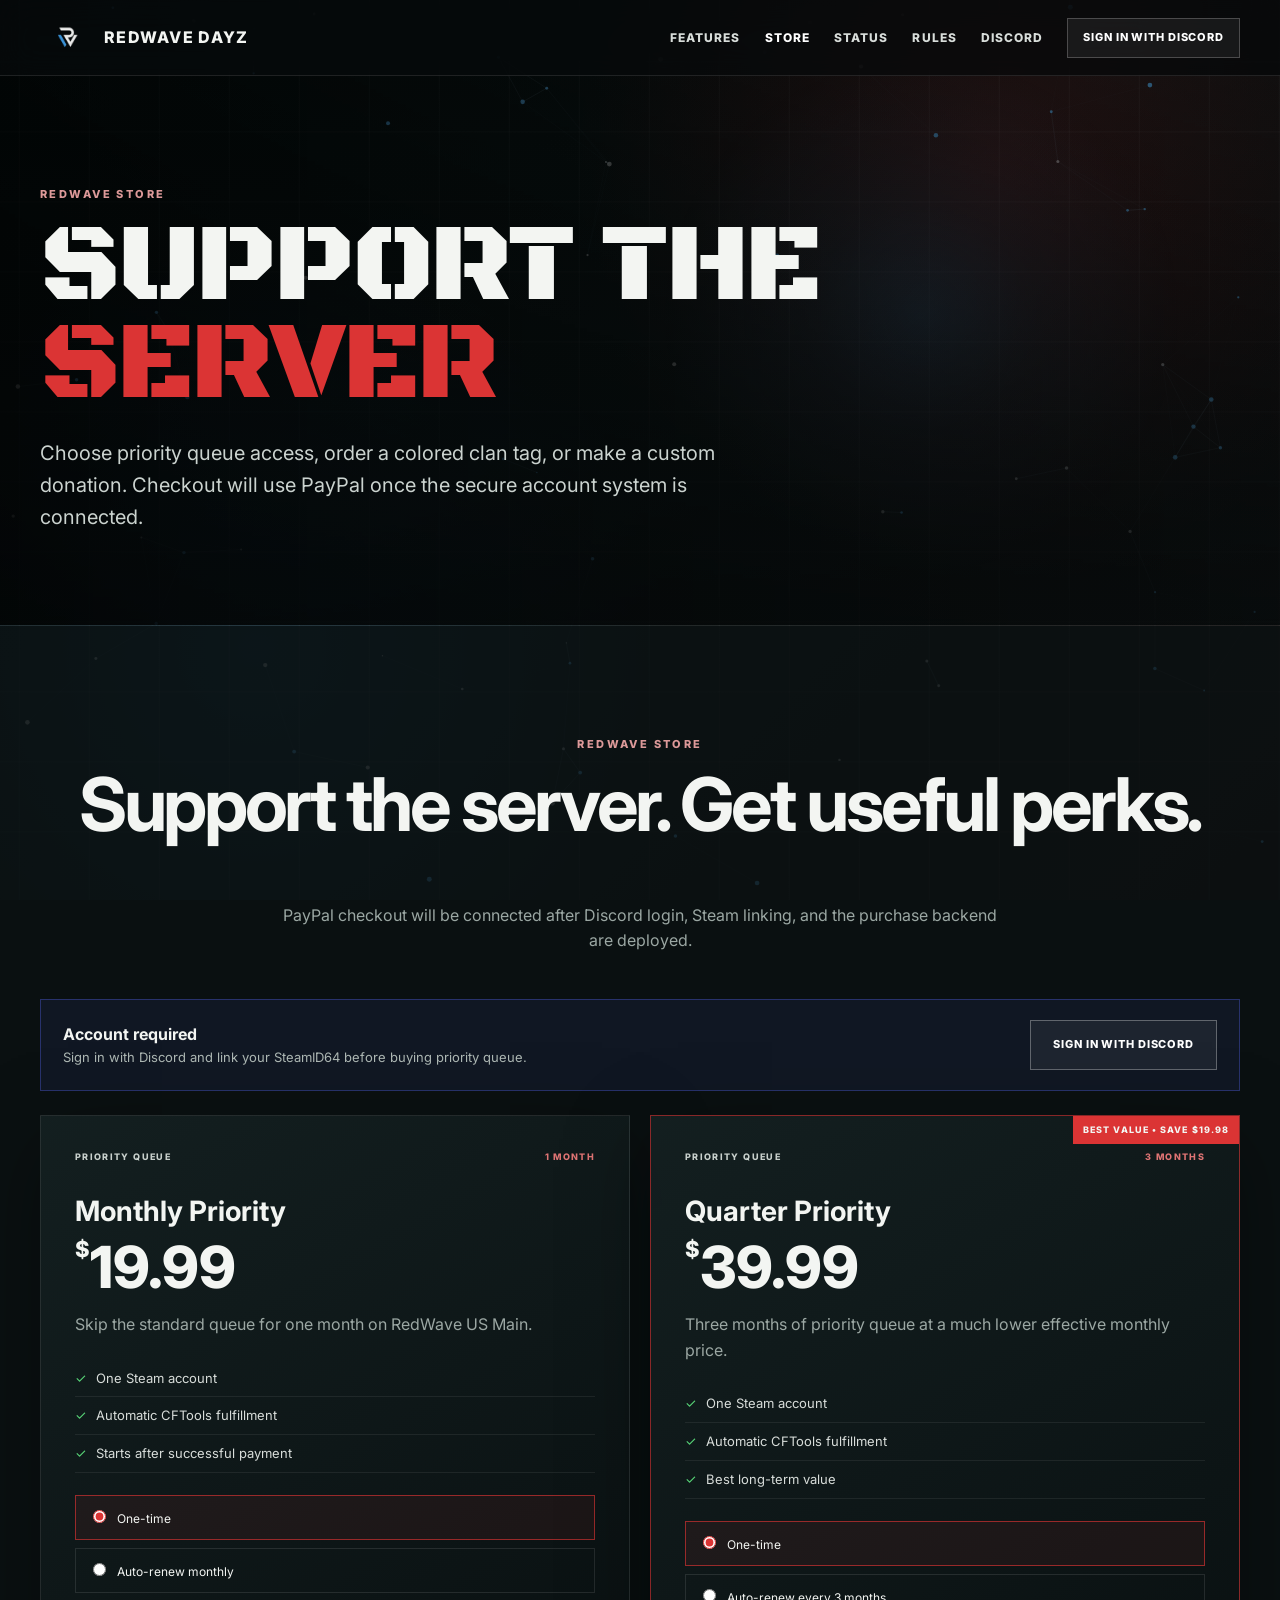
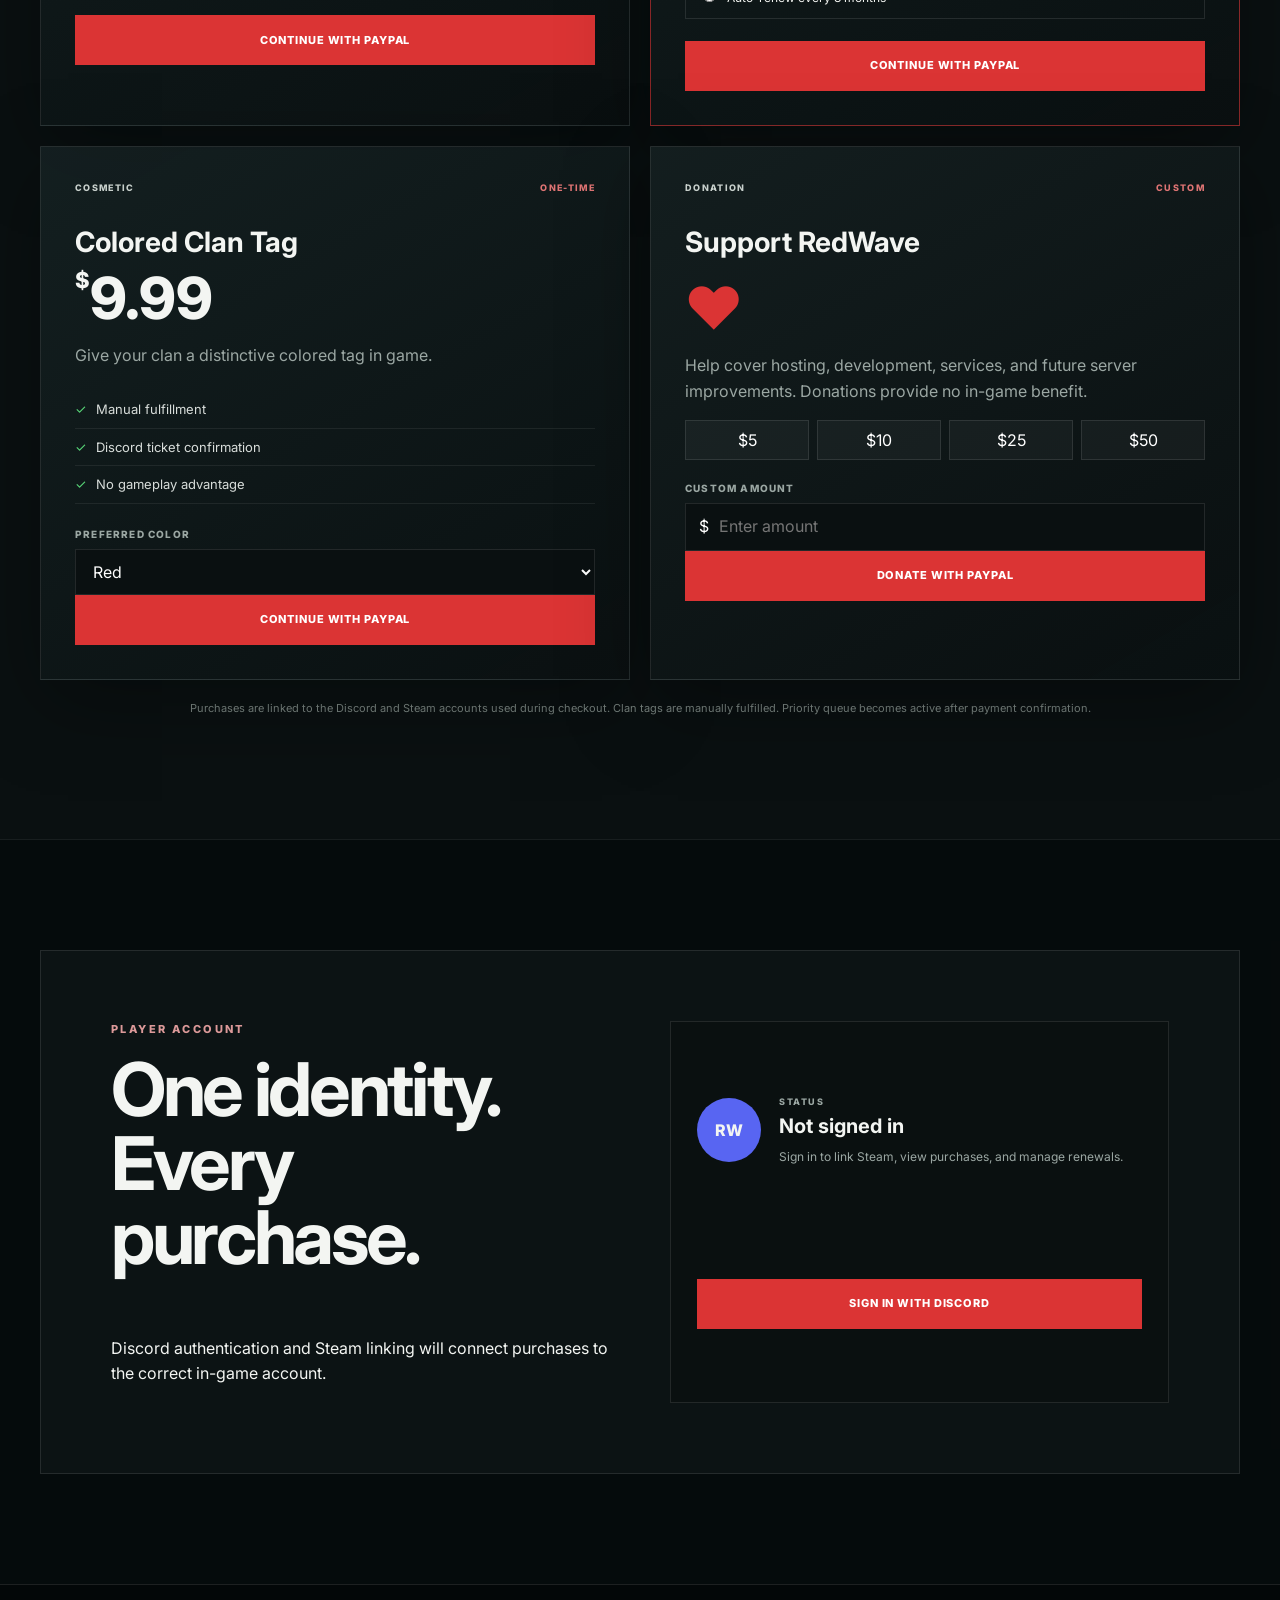
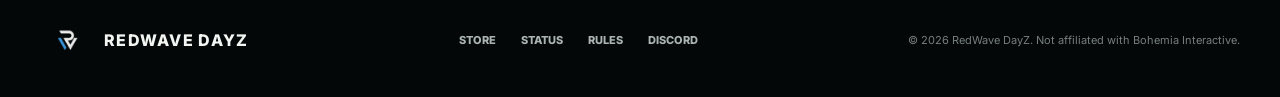
==== store.html @ f03bcddb "Create store.html" ====
<!DOCTYPE html>
<html lang="en">
<head>
  <meta charset="UTF-8">
  <meta name="viewport" content="width=device-width, initial-scale=1.0">
  <meta name="description" content="RedWave DayZ store for priority queue, colored clan tags, and server donations.">
  <title>RedWave Store | Priority Queue & Clan Tags</title>
  <link rel="preconnect" href="https://fonts.googleapis.com">
  <link rel="preconnect" href="https://fonts.gstatic.com" crossorigin>
  <link href="https://fonts.googleapis.com/css2?family=Black+Ops+One&family=Inter:wght@400;500;600;700;800&display=swap" rel="stylesheet">
  <link rel="stylesheet" href="styles.css?v=6">
</head>
<body class="store-page">
  <canvas id="interactiveBackground" aria-hidden="true"></canvas>
  <header class="site-header">
    <a class="brand" href="index.html" aria-label="RedWave home">
      <img class="brand-logo" src="redwave-logo.png" alt="RedWave logo">
      <span>REDWAVE DAYZ</span>
    </a>
    <button class="menu-button" id="menuButton" aria-label="Open menu" aria-expanded="false"><span></span><span></span><span></span></button>
    <nav id="mainNav" aria-label="Main navigation">
      <a href="index.html#features">Features</a>
      <a href="store.html" aria-current="page">Store</a>
      <a href="index.html#status">Status</a>
      <a href="index.html#rules">Rules</a>
      <a href="https://discord.gg/wgDtSu8fn2" target="_blank" rel="noopener">Discord</a>
      <button class="nav-login" id="discordLoginButton" type="button">Sign in with Discord</button>
    </nav>
  </header>
  <main class="store-page-main">
    <section class="store-hero">
      <div class="store-hero-content">
        <p class="eyebrow">REDWAVE STORE</p>
        <h1>SUPPORT THE<br><span>SERVER</span></h1>
        <p>Choose priority queue access, order a colored clan tag, or make a custom donation. Checkout will use PayPal once the secure account system is connected.</p>
      </div>
    </section>
    <section class="section store-section" id="store">
<div class="section-heading centered">
<p class="eyebrow">REDWAVE STORE</p>
<h2>Support the server. Get useful perks.</h2>
<p>PayPal checkout will be connected after Discord login, Steam linking, and the purchase backend are deployed.</p>
</div>
<div class="store-notice">
<div><strong>Account required</strong><span>Sign in with Discord and link your SteamID64 before buying priority queue.</span></div>
<button class="secondary-button" id="storeLoginButton" type="button">Sign in with Discord</button>
</div>
<div class="product-grid">
<article class="product-card">
<div class="product-top"><span class="product-type">PRIORITY QUEUE</span><span class="product-duration">1 MONTH</span></div>
<h3>Monthly Priority</h3>
<div class="price"><span>$</span>19.99</div>
<p>Skip the standard queue for one month on RedWave US Main.</p>
<ul><li>One Steam account</li><li>Automatic CFTools fulfillment</li><li>Starts after successful payment</li></ul>
<div class="purchase-choice" data-product="priority-1-month">
<label><input checked="" name="priority1" type="radio" value="one_time"/> One-time</label>
<label><input name="priority1" type="radio" value="recurring"/> Auto-renew monthly</label>
</div>
<button class="primary-button wide purchase-button" data-product="priority-1-month">Continue with PayPal</button>
</article>
<article class="product-card featured-product">
<span class="best-value">BEST VALUE • SAVE $19.98</span>
<div class="product-top"><span class="product-type">PRIORITY QUEUE</span><span class="product-duration">3 MONTHS</span></div>
<h3>Quarter Priority</h3>
<div class="price"><span>$</span>39.99</div>
<p>Three months of priority queue at a much lower effective monthly price.</p>
<ul><li>One Steam account</li><li>Automatic CFTools fulfillment</li><li>Best long-term value</li></ul>
<div class="purchase-choice" data-product="priority-3-month">
<label><input checked="" name="priority3" type="radio" value="one_time"/> One-time</label>
<label><input name="priority3" type="radio" value="recurring"/> Auto-renew every 3 months</label>
</div>
<button class="primary-button wide purchase-button" data-product="priority-3-month">Continue with PayPal</button>
</article>
<article class="product-card">
<div class="product-top"><span class="product-type">COSMETIC</span><span class="product-duration">ONE-TIME</span></div>
<h3>Colored Clan Tag</h3>
<div class="price"><span>$</span>9.99</div>
<p>Give your clan a distinctive colored tag in game.</p>
<ul><li>Manual fulfillment</li><li>Discord ticket confirmation</li><li>No gameplay advantage</li></ul>
<label class="select-label" for="clanTagColor">Preferred color</label>
<select class="store-select" id="clanTagColor">
<option value="red">Red</option><option value="blue">Blue</option><option value="green">Green</option><option value="purple">Purple</option><option value="orange">Orange</option><option value="yellow">Yellow</option><option value="custom">Request another color</option>
</select>
<button class="primary-button wide purchase-button" data-product="clan-tag">Continue with PayPal</button>
</article>
<article class="product-card donation-card">
<div class="product-top"><span class="product-type">DONATION</span><span class="product-duration">CUSTOM</span></div>
<h3>Support RedWave</h3>
<div class="donation-symbol">♥</div>
<p>Help cover hosting, development, services, and future server improvements. Donations provide no in-game benefit.</p>
<div class="donation-presets">
<button data-donation="5" type="button">$5</button><button data-donation="10" type="button">$10</button><button data-donation="25" type="button">$25</button><button data-donation="50" type="button">$50</button>
</div>
<label class="select-label" for="donationAmount">Custom amount</label>
<div class="amount-input"><span>$</span><input id="donationAmount" min="1" placeholder="Enter amount" step="1" type="number"/></div>
<button class="primary-button wide" id="donateButton" type="button">Donate with PayPal</button>
</article>
</div>
<p class="store-footnote">Purchases are linked to the Discord and Steam accounts used during checkout. Clan tags are manually fulfilled. Priority queue becomes active after payment confirmation.</p>
</section>
    <section class="section account-section" id="account">
<div class="account-card">
<div><p class="eyebrow">PLAYER ACCOUNT</p><h2>One identity. Every purchase.</h2><p>Discord authentication and Steam linking will connect purchases to the correct in-game account.</p></div>
<div class="account-preview">
<div class="avatar-placeholder">RW</div>
<div><span class="account-label">STATUS</span><strong>Not signed in</strong><p>Sign in to link Steam, view purchases, and manage renewals.</p></div>
<button class="primary-button" id="accountLoginButton" type="button">Sign in with Discord</button>
</div>
</div>
</section>
  </main>
  <footer>
<div class="brand"><img alt="RedWave logo" class="brand-logo" src="redwave-logo.png"/><span>REDWAVE DAYZ</span></div>
<div class="footer-links"><a href="store.html">Store</a><a href="index.html#status">Status</a><a href="index.html#rules">Rules</a><a href="https://discord.gg/wgDtSu8fn2" rel="noopener" target="_blank">Discord</a></div>
<p>© <span id="year"></span> RedWave DayZ. Not affiliated with Bohemia Interactive.</p>
</footer>
  <div class="toast" id="toast" role="status">Server IP copied</div>
  <div aria-hidden="true" class="modal" id="comingSoonModal">
<div class="modal-backdrop" data-close-modal=""></div>
<div aria-labelledby="modalTitle" aria-modal="true" class="modal-card" role="dialog">
<button aria-label="Close" class="modal-close" data-close-modal="" type="button">×</button>
<p class="eyebrow">BACKEND REQUIRED</p>
<h2 id="modalTitle">Checkout is not connected yet.</h2>
<p id="modalMessage">This front-end is ready, but Discord OAuth, Steam linking, PayPal checkout, and CFTools fulfillment still need to be added to your Cloudflare Worker.</p>
<button class="primary-button wide" data-close-modal="" type="button">Close</button>
</div>
</div>
  <script src="script.js?v=6"></script>
</body>
</html>
---- styles.css ----
:root {
	--bg: #060a0b;
	--panel: #0d1415;
	--panel2: #121c1d;
	--text: #f3f5f2;
	--muted: #9ba7a3;
	--accent: #db3434;
	--accent2: #8b1e1e;
	--blue: #49a9e8;
	--green: #58d879;
	--line: rgba(255, 255, 255, .1);
	--max: 1200px;
	--radius: 8px;
	--shadow: 0 24px 80px rgba(0, 0, 0, .35)
}

* {
	box-sizing: border-box
}

html {
	scroll-behavior: smooth;
	min-height: 100%;
	background: #071010
}

body {
	margin: 0;
	color: var(--text);
	background: transparent;
	font-family: Inter, Arial, sans-serif;
	line-height: 1.6;
	overflow-x: hidden
}

a {
	color: inherit;
	text-decoration: none
}

button,
input,
select {
	font: inherit
}

.site-header {
	position: fixed !important;
	z-index: 50 !important;
	top: 0;
	left: 0;
	right: 0;
	height: 76px;
	display: flex;
	align-items: center;
	justify-content: space-between;
	padding: 0 max(24px, calc((100vw - var(--max))/2));
	background: rgba(5, 8, 9, .82);
	border-bottom: 1px solid var(--line);
	backdrop-filter: blur(16px)
}

.brand {
	display: flex;
	gap: 12px;
	align-items: center;
	font-weight: 800;
	letter-spacing: .08em
}

.brand-logo {
	width: 52px;
	height: 52px;
	object-fit: contain
}

.site-header nav {
	display: flex;
	align-items: center;
	gap: 24px
}

.site-header nav a {
	color: #d8ddda;
	font-size: 12px;
	font-weight: 800;
	text-transform: uppercase;
	letter-spacing: .09em
}

.site-header nav a:hover {
	color: #fff
}

.nav-login {
	min-height: 40px;
	padding: 0 15px;
	border: 1px solid rgba(255, 255, 255, .22);
	background: rgba(255, 255, 255, .06);
	color: #fff;
	font-size: 11px;
	font-weight: 800;
	text-transform: uppercase;
	letter-spacing: .08em;
	cursor: pointer
}

.nav-login:hover {
	background: #5865f2;
	border-color: #5865f2
}

.menu-button {
	display: none;
	width: 40px;
	height: 40px;
	border: 0;
	background: transparent
}

.menu-button span {
	display: block;
	width: 24px;
	height: 2px;
	margin: 5px auto;
	background: #fff
}

#interactiveBackground {
	position: fixed !important;
	inset: 0 !important;
	z-index: 1 !important;
	width: 100vw !important;
	height: 100vh !important;
	pointer-events: none !important;
	background: radial-gradient(circle at 78% 18%, rgba(190, 42, 42, .24), transparent 34%), radial-gradient(circle at 20% 72%, rgba(45, 145, 220, .18), transparent 34%), linear-gradient(135deg, #061010 0%, #0b1515 52%, #120909 100%) !important
}

.site-header,
main,
footer {
	position: relative;
	z-index: 3
}

.hero {
	position: relative;
	min-height: 100vh;
	display: grid;
	align-items: center;
	overflow: hidden;
	padding: 130px 24px 75px;
	background: rgba(3, 8, 8, .27)
}

.hero::before {
	content: "";
	position: absolute;
	inset: 0;
	opacity: .08;
	background-image: linear-gradient(rgba(255, 255, 255, .04) 1px, transparent 1px), linear-gradient(90deg, rgba(255, 255, 255, .04) 1px, transparent 1px);
	background-size: 54px 54px
}

.hero-overlay {
	position: absolute;
	inset: 0;
	background: linear-gradient(90deg, rgba(0, 0, 0, .68), rgba(0, 0, 0, .16) 65%, rgba(0, 0, 0, .38))
}

.hero-grid {
	position: absolute;
	right: -120px;
	top: 14%;
	width: 600px;
	height: 600px;
	border: 1px solid rgba(255, 255, 255, .08);
	transform: rotate(45deg)
}

.hero-grid:before,
.hero-grid:after {
	content: "";
	position: absolute;
	inset: 80px;
	border: 1px solid rgba(255, 255, 255, .07)
}

.hero-grid:after {
	inset: 165px
}

.hero-content {
	position: relative;
	z-index: 2;
	width: min(var(--max), 100%);
	margin: auto
}

.hero-badge {
	display: inline-flex;
	align-items: center;
	padding: 8px 12px;
	margin-bottom: 20px;
	border: 1px solid rgba(255, 255, 255, .12);
	background: rgba(0, 0, 0, .28);
	font-size: 11px;
	font-weight: 800;
	text-transform: uppercase;
	letter-spacing: .1em
}

.status-dot {
	display: inline-block;
	width: 9px;
	height: 9px;
	margin-right: 8px;
	border-radius: 50%;
	background: #d7a24b;
	box-shadow: 0 0 14px rgba(215, 162, 75, .8)
}

.eyebrow {
	margin: 0 0 14px;
	color: #dc9999;
	font-size: 11px;
	font-weight: 800;
	letter-spacing: .22em;
	text-transform: uppercase
}

h1,
h2,
h3,
p {
	margin-top: 0
}

h1 {
	max-width: 900px;
	margin-bottom: 22px;
	font-family: "Black Ops One", Impact, sans-serif;
	font-size: clamp(62px, 10vw, 132px);
	font-weight: 400;
	line-height: .84;
	letter-spacing: -.025em
}

h1 span {
	color: var(--accent)
}

h2 {
	font-size: clamp(38px, 6vw, 74px);
	line-height: 1;
	letter-spacing: -.045em
}

.hero-copy {
	max-width: 700px;
	color: #ccd2ce;
	font-size: clamp(17px, 2vw, 21px)
}

.hero-actions {
	display: flex;
	flex-wrap: wrap;
	gap: 12px;
	margin-top: 30px
}

.primary-button,
.secondary-button,
.ghost-button {
	min-height: 50px;
	display: inline-flex;
	align-items: center;
	justify-content: center;
	padding: 0 22px;
	border: 1px solid transparent;
	cursor: pointer;
	font-weight: 800;
	text-transform: uppercase;
	letter-spacing: .08em;
	font-size: 11px
}

.primary-button {
	color: #fff;
	background: var(--accent)
}

.primary-button:hover {
	background: #ed4545
}

.secondary-button {
	color: #fff;
	background: rgba(255, 255, 255, .055);
	border-color: rgba(255, 255, 255, .3)
}

.secondary-button:hover {
	background: rgba(255, 255, 255, .11)
}

.ghost-button {
	color: #cbd3cf;
	border-color: transparent
}

.ghost-button:hover {
	color: #fff
}

.wide {
	width: 100%
}

.server-strip {
	width: min(940px, 100%);
	display: grid;
	grid-template-columns: repeat(4, 1fr);
	margin-top: 70px;
	border-top: 1px solid var(--line);
	border-bottom: 1px solid var(--line)
}

.server-strip div {
	padding: 18px 20px;
	border-right: 1px solid var(--line)
}

.server-strip div:first-child {
	padding-left: 0
}

.server-strip div:last-child {
	border-right: 0
}

.server-strip span,
.status-details span,
.account-label {
	display: block;
	color: var(--muted);
	font-size: 9px;
	font-weight: 800;
	letter-spacing: .17em;
	text-transform: uppercase
}

.server-strip strong {
	display: block;
	margin-top: 3px;
	font-size: 14px
}

.scroll-cue {
	position: absolute;
	right: 30px;
	bottom: 34px;
	z-index: 2;
	color: #afb7b3;
	font-size: 10px;
	letter-spacing: .25em;
	writing-mode: vertical-rl
}

.section {
	padding: 110px 24px
}

.section>* {
	width: min(var(--max), 100%);
	margin-left: auto;
	margin-right: auto
}

.centered {
	text-align: center
}

.centered>p:last-child {
	max-width: 720px;
	margin-inline: auto;
	color: var(--muted)
}

.intro-section {
	background: rgba(8, 14, 15, .72);
	backdrop-filter: blur(6px);
	border-block: 1px solid rgba(255, 255, 255, .06)
}

.intro-grid {
	display: grid;
	grid-template-columns: 1fr 1fr;
	gap: 80px;
	align-items: end
}

.lead {
	margin-bottom: 0;
	color: #d9dfdc;
	font-size: clamp(19px, 2.6vw, 28px);
	line-height: 1.42
}

.quick-stats {
	display: grid;
	grid-template-columns: repeat(4, 1fr);
	margin-top: 55px;
	border: 1px solid var(--line)
}

.quick-stats article {
	padding: 30px;
	border-right: 1px solid var(--line);
	background: rgba(255, 255, 255, .025)
}

.quick-stats article:last-child {
	border-right: 0
}

.quick-stats strong {
	display: block;
	color: #e65353;
	font-size: 36px;
	line-height: 1
}

.quick-stats span {
	color: var(--muted);
	font-size: 12px
}

.dark-section {
	background: rgba(7, 12, 13, .72)
}

.feature-grid {
	display: grid;
	grid-template-columns: repeat(3, 1fr);
	margin-top: 55px;
	border-top: 1px solid var(--line);
	border-left: 1px solid var(--line)
}

.feature-card {
	min-height: 285px;
	padding: 34px;
	border-right: 1px solid var(--line);
	border-bottom: 1px solid var(--line);
	background: linear-gradient(145deg, rgba(255, 255, 255, .03), transparent);
	transition: .25s ease
}

.feature-card:hover {
	transform: translateY(-3px);
	background: #121a1b
}

.feature-icon {
	display: grid;
	place-items: center;
	width: 42px;
	height: 42px;
	border: 1px solid rgba(219, 52, 52, .5);
	color: #ff5c5c;
	font-family: "Black Ops One"
}

.feature-card h3 {
	margin: 52px 0 10px;
	font-size: 21px
}

.feature-card p {
	color: var(--muted)
}

.store-section {
	background: rgba(12, 18, 19, .82);
	border-block: 1px solid rgba(255, 255, 255, .06)
}

.store-notice {
	display: flex;
	align-items: center;
	justify-content: space-between;
	gap: 20px;
	margin-top: 45px;
	padding: 20px 22px;
	border: 1px solid rgba(88, 101, 242, .35);
	background: rgba(88, 101, 242, .08)
}

.store-notice strong,
.store-notice span {
	display: block
}

.store-notice span {
	color: #aeb8b4;
	font-size: 13px
}

.product-grid {
	display: grid;
	grid-template-columns: repeat(2, 1fr);
	gap: 20px;
	margin-top: 24px
}

.product-card {
	position: relative;
	padding: 34px;
	border: 1px solid var(--line);
	background: linear-gradient(150deg, rgba(20, 31, 32, .96), rgba(10, 16, 17, .94));
	box-shadow: var(--shadow)
}

.product-card.featured-product {
	border-color: rgba(219, 52, 52, .6)
}

.best-value {
	position: absolute;
	top: 0;
	right: 0;
	padding: 7px 10px;
	background: var(--accent);
	font-size: 9px;
	font-weight: 800;
	letter-spacing: .12em
}

.product-top {
	display: flex;
	justify-content: space-between;
	gap: 15px;
	color: #c8d0cc;
	font-size: 9px;
	font-weight: 800;
	letter-spacing: .15em
}

.product-duration {
	color: #df7474
}

.product-card h3 {
	margin: 25px 0 4px;
	font-size: 28px
}

.price {
	font-size: 58px;
	font-weight: 800;
	line-height: 1
}

.price span {
	font-size: 22px;
	vertical-align: top
}

.product-card>p {
	margin-top: 16px;
	color: var(--muted)
}

.product-card ul {
	padding: 0;
	margin: 22px 0;
	list-style: none
}

.product-card li {
	padding: 8px 0;
	border-bottom: 1px solid rgba(255, 255, 255, .07);
	color: #d8ddda;
	font-size: 13px
}

.product-card li:before {
	content: "✓";
	margin-right: 9px;
	color: var(--green)
}

.purchase-choice {
	display: grid;
	gap: 8px;
	margin: 22px 0
}

.purchase-choice label {
	padding: 11px 12px;
	border: 1px solid var(--line);
	font-size: 12px;
	cursor: pointer
}

.purchase-choice label:has(input:checked) {
	border-color: rgba(219, 52, 52, .65);
	background: rgba(219, 52, 52, .08)
}

.purchase-choice input {
	accent-color: var(--accent);
	margin-right: 8px
}

.select-label {
	display: block;
	margin: 20px 0 7px;
	color: var(--muted);
	font-size: 10px;
	font-weight: 800;
	text-transform: uppercase;
	letter-spacing: .12em
}

.store-select,
.amount-input {
	width: 100%;
	min-height: 46px;
	border: 1px solid var(--line);
	background: #0a1011;
	color: #fff;
	padding: 0 13px
}

.amount-input {
	display: flex;
	align-items: center
}

.amount-input input {
	width: 100%;
	border: 0;
	outline: 0;
	background: transparent;
	color: #fff;
	padding: 10px
}

.donation-symbol {
	margin: 14px 0;
	color: var(--accent);
	font-size: 58px;
	line-height: 1
}

.donation-presets {
	display: grid;
	grid-template-columns: repeat(4, 1fr);
	gap: 8px
}

.donation-presets button {
	min-height: 40px;
	border: 1px solid var(--line);
	background: rgba(255, 255, 255, .04);
	color: #fff;
	cursor: pointer
}

.donation-presets button.active,
.donation-presets button:hover {
	border-color: var(--accent);
	background: rgba(219, 52, 52, .12)
}

.store-footnote {
	margin-top: 20px !important;
	color: #7f8a86;
	font-size: 11px;
	text-align: center
}

.status-section {
	background: rgba(4, 8, 9, .67)
}

.status-shell {
	display: grid;
	grid-template-columns: .8fr 1.2fr;
	border: 1px solid var(--line);
	background: rgba(13, 21, 22, .9);
	box-shadow: var(--shadow)
}

.status-summary {
	padding: clamp(30px, 5vw, 58px);
	border-right: 1px solid var(--line)
}

.status-line {
	color: #c5cbc8
}

.status-player-count {
	margin: 32px 0
}

.status-player-count strong {
	display: block;
	font-size: 48px;
	line-height: 1
}

.status-player-count span {
	color: var(--muted);
	font-size: 12px
}

.status-details {
	display: grid;
	grid-template-columns: repeat(2, 1fr)
}

.status-details div {
	padding: 24px;
	border-right: 1px solid var(--line);
	border-bottom: 1px solid var(--line)
}

.status-details div:nth-child(2n) {
	border-right: 0
}

.status-details div:nth-last-child(-n+2) {
	border-bottom: 0
}

.status-details strong {
	display: block;
	margin-top: 6px;
	font-size: 15px
}

.small-note {
	margin-top: 14px !important;
	color: #76817d;
	font-size: 11px
}

.rules-section {
	background: rgba(13, 20, 21, .77)
}

.rules-layout {
	display: grid;
	grid-template-columns: .8fr 1.2fr;
	gap: 80px
}

.muted {
	color: var(--muted)
}

.rules-list {
	border-top: 1px solid var(--line)
}

.rules-list article {
	display: grid;
	grid-template-columns: 55px 1fr;
	gap: 20px;
	padding: 25px 0;
	border-bottom: 1px solid var(--line)
}

.rules-list>article>span {
	color: var(--accent);
	font-weight: 800
}

.rules-list h3 {
	margin-bottom: 4px
}

.rules-list p {
	margin-bottom: 0;
	color: var(--muted)
}

.account-section {
	background: rgba(6, 11, 12, .72)
}

.account-card {
	display: grid !important;
	grid-template-columns: 1fr 1fr;
	gap: 60px;
	padding: clamp(30px, 6vw, 70px);
	border: 1px solid var(--line);
	background: rgba(14, 22, 23, .85)
}

.account-preview {
	display: grid;
	grid-template-columns: auto 1fr;
	gap: 18px;
	align-items: center;
	padding: 26px;
	border: 1px solid var(--line);
	background: rgba(0, 0, 0, .18)
}

.account-preview .primary-button {
	grid-column: 1/-1
}

.avatar-placeholder {
	display: grid;
	place-items: center;
	width: 64px;
	height: 64px;
	border-radius: 50%;
	background: #5865f2;
	font-weight: 800
}

.account-preview strong {
	display: block;
	font-size: 20px
}

.account-preview p {
	margin: 5px 0 0;
	color: var(--muted);
	font-size: 12px
}

footer {
	display: grid;
	grid-template-columns: auto 1fr auto;
	align-items: center;
	gap: 30px;
	padding: 30px max(24px, calc((100vw - var(--max))/2));
	border-top: 1px solid var(--line);
	background: rgba(4, 7, 8, .9)
}

footer p {
	margin: 0;
	color: #777f7c;
	font-size: 11px
}

.footer-links {
	display: flex;
	justify-content: center;
	gap: 25px;
	color: #aab3af;
	font-size: 11px;
	text-transform: uppercase;
	font-weight: 800
}

.toast {
	position: fixed;
	left: 50%;
	bottom: 28px;
	z-index: 90;
	padding: 12px 18px;
	transform: translate(-50%, 120px);
	opacity: 0;
	background: #fff;
	color: #101414;
	font-size: 13px;
	font-weight: 800;
	transition: .25s
}

.toast.show {
	transform: translate(-50%, 0);
	opacity: 1
}

.modal {
	position: fixed;
	inset: 0;
	z-index: 100;
	display: none;
	place-items: center;
	padding: 20px
}

.modal.open {
	display: grid
}

.modal-backdrop {
	position: absolute;
	inset: 0;
	background: rgba(0, 0, 0, .78);
	backdrop-filter: blur(6px)
}

.modal-card {
	position: relative;
	width: min(520px, 100%);
	padding: 36px;
	border: 1px solid var(--line);
	background: #101819;
	box-shadow: var(--shadow)
}

.modal-card h2 {
	font-size: 38px
}

.modal-card p:not(.eyebrow) {
	color: var(--muted)
}

.modal-close {
	position: absolute;
	top: 10px;
	right: 14px;
	border: 0;
	background: transparent;
	color: #fff;
	font-size: 28px;
	cursor: pointer
}

@media(max-width:920px) {
	.menu-button {
		display: block
	}

	.site-header nav {
		position: absolute;
		top: 76px;
		left: 0;
		right: 0;
		display: none;
		align-items: stretch;
		flex-direction: column;
		gap: 0;
		padding: 12px 24px 20px;
		background: #0b0f10;
		border-bottom: 1px solid var(--line)
	}

	.site-header nav.open {
		display: flex
	}

	.site-header nav a {
		padding: 12px 0
	}

	.nav-login {
		margin-top: 8px
	}

	.feature-grid {
		grid-template-columns: 1fr 1fr
	}

	.product-grid {
		grid-template-columns: 1fr
	}

	.status-shell,
	.rules-layout,
	.account-card,
	.intro-grid {
		grid-template-columns: 1fr
	}

	.status-summary {
		border-right: 0;
		border-bottom: 1px solid var(--line)
	}

	.quick-stats {
		grid-template-columns: repeat(2, 1fr)
	}

	.quick-stats article:nth-child(2) {
		border-right: 0
	}

	.quick-stats article:nth-child(-n+2) {
		border-bottom: 1px solid var(--line)
	}

	footer {
		grid-template-columns: 1fr;
		text-align: center
	}

	.footer-links {
		flex-wrap: wrap
	}
}

@media(max-width:600px) {
	.brand span {
		font-size: 13px
	}

	.hero {
		padding: 120px 18px 65px
	}

	.hero-actions>* {
		width: 100%
	}

	.server-strip {
		grid-template-columns: 1fr 1fr;
		margin-top: 45px
	}

	.server-strip div:nth-child(2) {
		border-right: 0
	}

	.server-strip div:nth-child(-n+2) {
		border-bottom: 1px solid var(--line)
	}

	.section {
		padding: 80px 18px
	}

	.feature-grid {
		grid-template-columns: 1fr
	}

	.quick-stats {
		grid-template-columns: 1fr 1fr
	}

	.product-card {
		padding: 26px 20px
	}

	.store-notice {
		align-items: stretch;
		flex-direction: column
	}

	.donation-presets {
		grid-template-columns: repeat(2, 1fr)
	}

	.status-details {
		grid-template-columns: 1fr
	}

	.status-details div,
	.status-details div:nth-child(2n),
	.status-details div:nth-last-child(-n+2) {
		border-right: 0;
		border-bottom: 1px solid var(--line)
	}

	.status-details div:last-child {
		border-bottom: 0
	}

	.scroll-cue {
		display: none
	}

	.account-preview {
		grid-template-columns: 1fr;
		text-align: center
	}

	.avatar-placeholder {
		margin: auto
	}
}

@media(prefers-reduced-motion:reduce) {
	html {
		scroll-behavior: auto
	}

	#interactiveBackground {
		display: block !important
	}
}

/* ===== DEDICATED STORE PAGE ===== */
.site-header nav a[aria-current="page"] {
	color: #fff
}

.store-page-main {
	padding-top: 76px
}

.store-hero {
	position: relative;
	min-height: 52vh;
	display: grid;
	align-items: end;
	padding: 110px 24px 72px;
	background: linear-gradient(180deg, rgba(3, 8, 8, .25), rgba(8, 13, 14, .82));
	border-bottom: 1px solid var(--line)
}

.store-hero:before {
	content: "";
	position: absolute;
	inset: 0;
	background: linear-gradient(90deg, rgba(0, 0, 0, .62), rgba(0, 0, 0, .12));
	pointer-events: none
}

.store-hero-content {
	position: relative;
	z-index: 2;
	width: min(var(--max), 100%);
	margin: auto
}

.store-hero h1 {
	max-width: 800px;
	margin-bottom: 22px;
	font-family: "Black Ops One", Impact, sans-serif;
	font-size: clamp(58px, 9vw, 112px);
	font-weight: 400;
	line-height: .88;
	letter-spacing: -.025em
}

.store-hero h1 span {
	color: var(--accent)
}

.store-hero p:last-child {
	max-width: 690px;
	color: #cbd3cf;
	font-size: clamp(16px, 2vw, 20px)
}

.store-page .store-section {
	border-top: 0
}

@media(max-width:600px) {
	.store-hero {
		min-height: 44vh;
		padding: 95px 18px 55px
	}
}
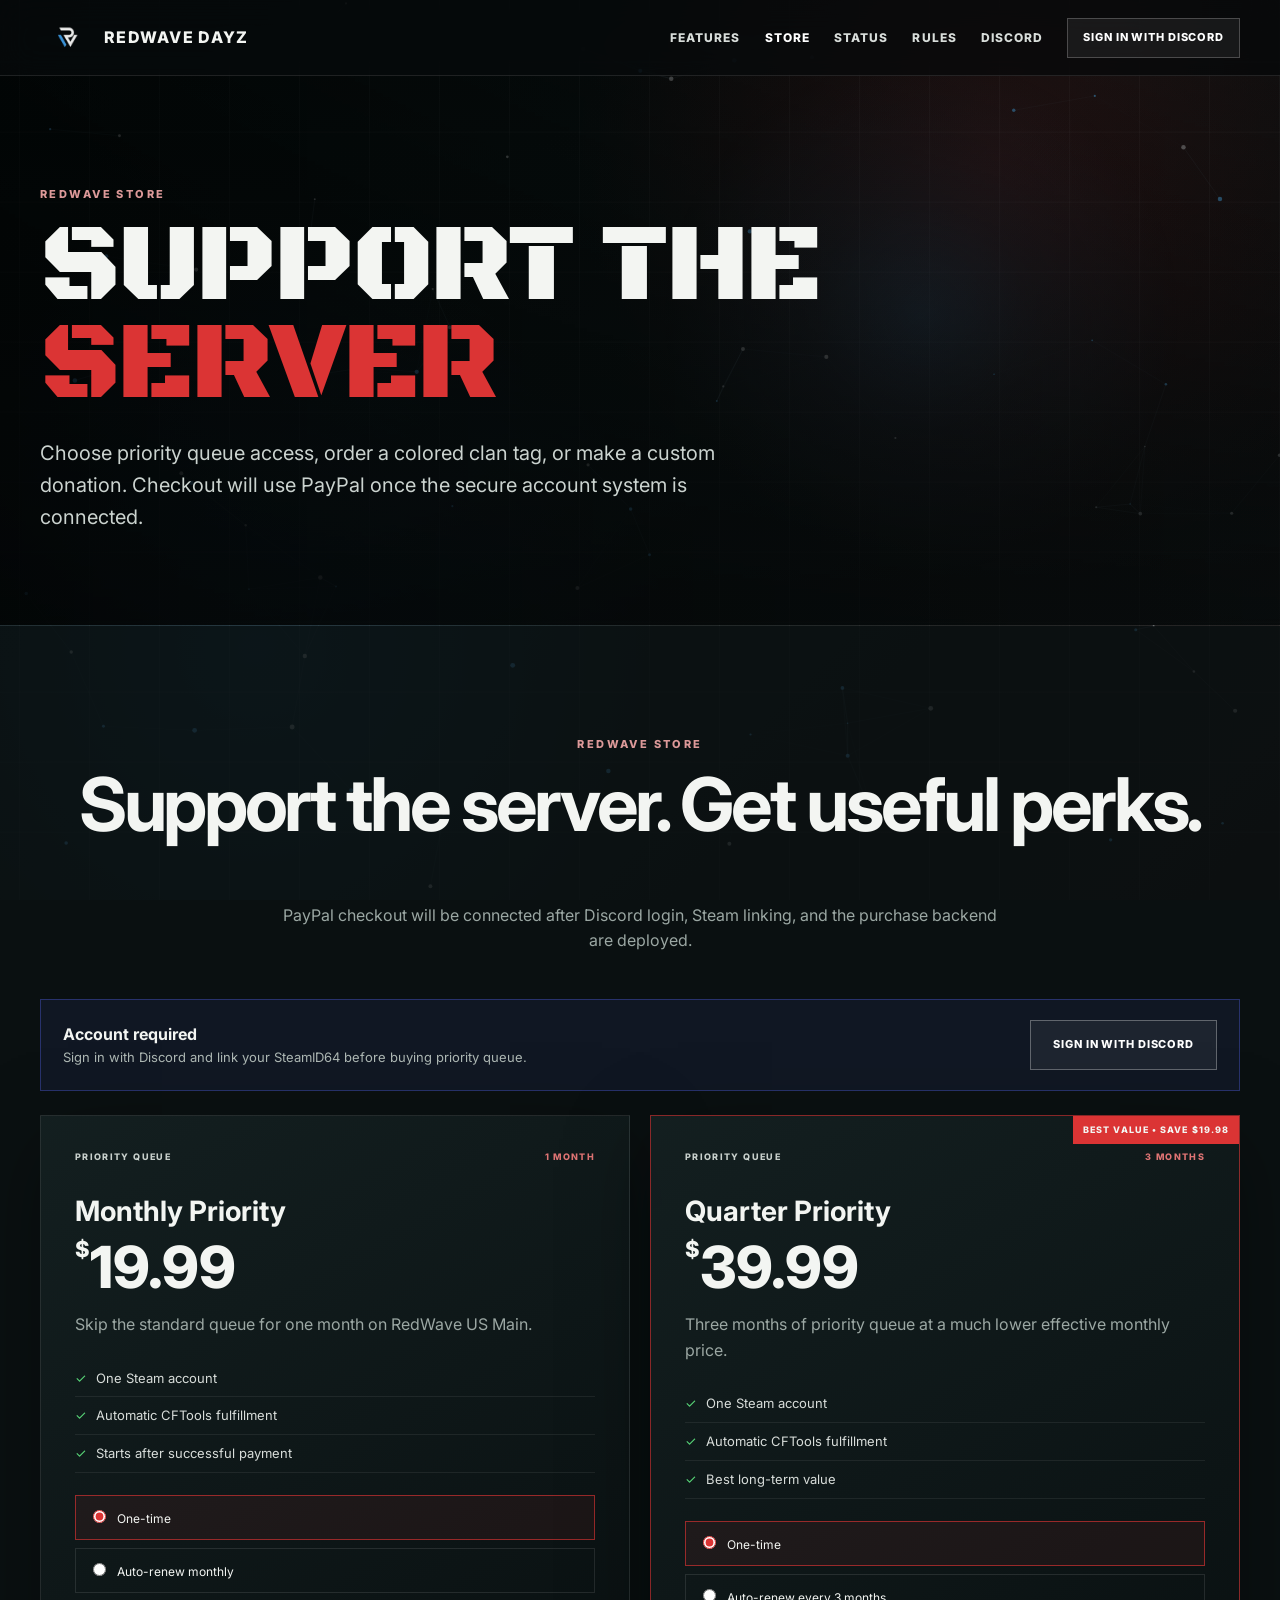
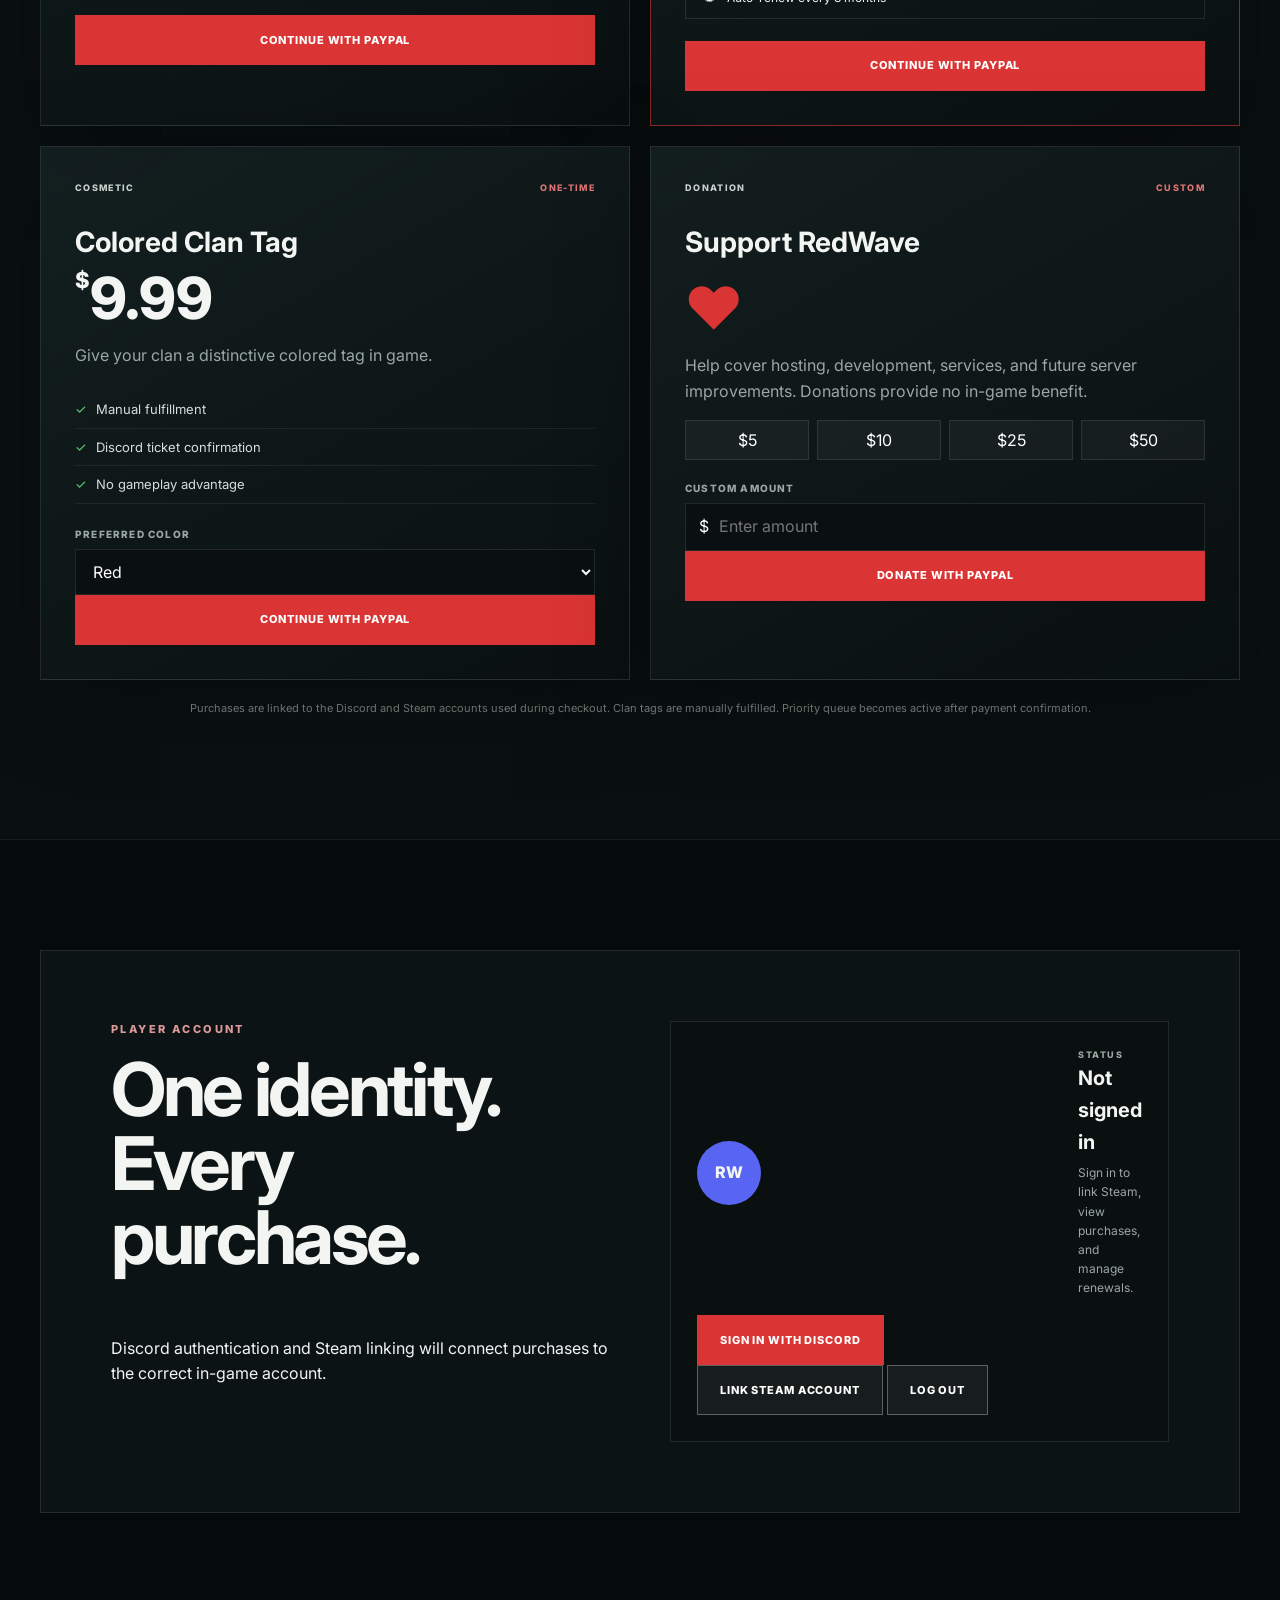
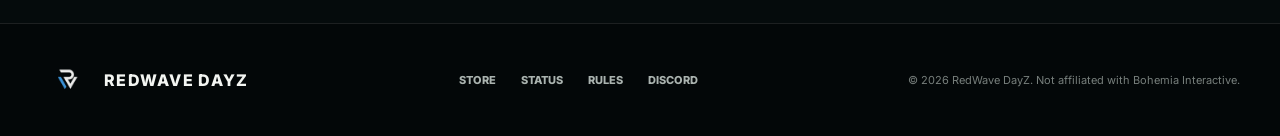
==== commit d384ab91: "Update store.html" ====
--- a/store.html
+++ b/store.html
@@ -8,7 +8,7 @@
   <link rel="preconnect" href="https://fonts.googleapis.com">
   <link rel="preconnect" href="https://fonts.gstatic.com" crossorigin>
   <link href="https://fonts.googleapis.com/css2?family=Black+Ops+One&family=Inter:wght@400;500;600;700;800&display=swap" rel="stylesheet">
-  <link rel="stylesheet" href="styles.css?v=6">
+  <link rel="stylesheet" href="styles.css?v=7">
 </head>
 <body class="store-page">
   <canvas id="interactiveBackground" aria-hidden="true"></canvas>
@@ -101,10 +101,18 @@
     <section class="section account-section" id="account">
 <div class="account-card">
 <div><p class="eyebrow">PLAYER ACCOUNT</p><h2>One identity. Every purchase.</h2><p>Discord authentication and Steam linking will connect purchases to the correct in-game account.</p></div>
-<div class="account-preview">
-<div class="avatar-placeholder">RW</div>
-<div><span class="account-label">STATUS</span><strong>Not signed in</strong><p>Sign in to link Steam, view purchases, and manage renewals.</p></div>
-<button class="primary-button" id="accountLoginButton" type="button">Sign in with Discord</button>
+<div class="account-preview" id="accountPreview">
+<div class="avatar-placeholder" id="accountAvatar">RW</div>
+<div>
+  <span class="account-label">STATUS</span>
+  <strong id="accountStatus">Not signed in</strong>
+  <p id="accountDetails">Sign in to link Steam, view purchases, and manage renewals.</p>
+</div>
+<div class="account-actions">
+  <button class="primary-button" id="accountLoginButton" type="button">Sign in with Discord</button>
+  <button class="secondary-button" id="linkSteamButton" type="button" hidden>Link Steam Account</button>
+  <button class="secondary-button" id="logoutButton" type="button" hidden>Log out</button>
+</div>
 </div>
 </div>
 </section>
@@ -125,6 +133,6 @@
 <button class="primary-button wide" data-close-modal="" type="button">Close</button>
 </div>
 </div>
-  <script src="script.js?v=6"></script>
+  <script src="script.js?v=7"></script>
 </body>
 </html>
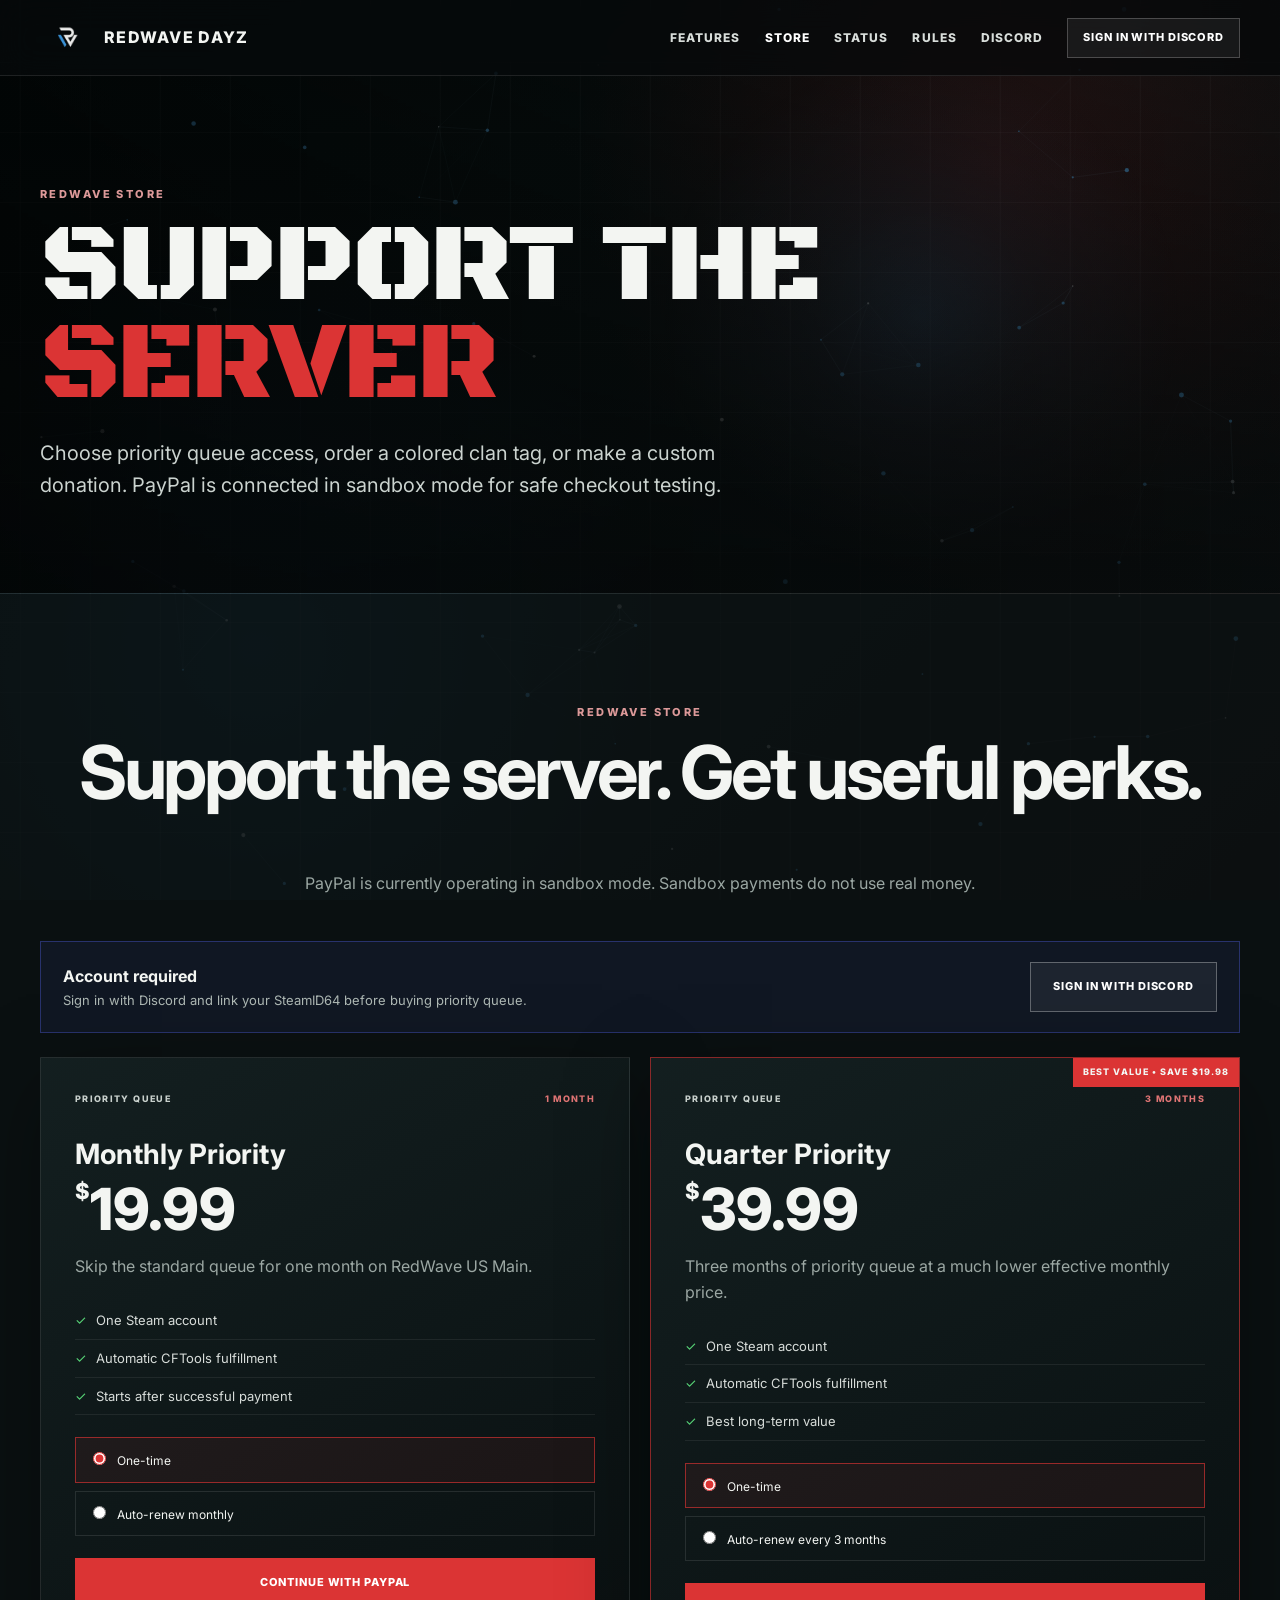
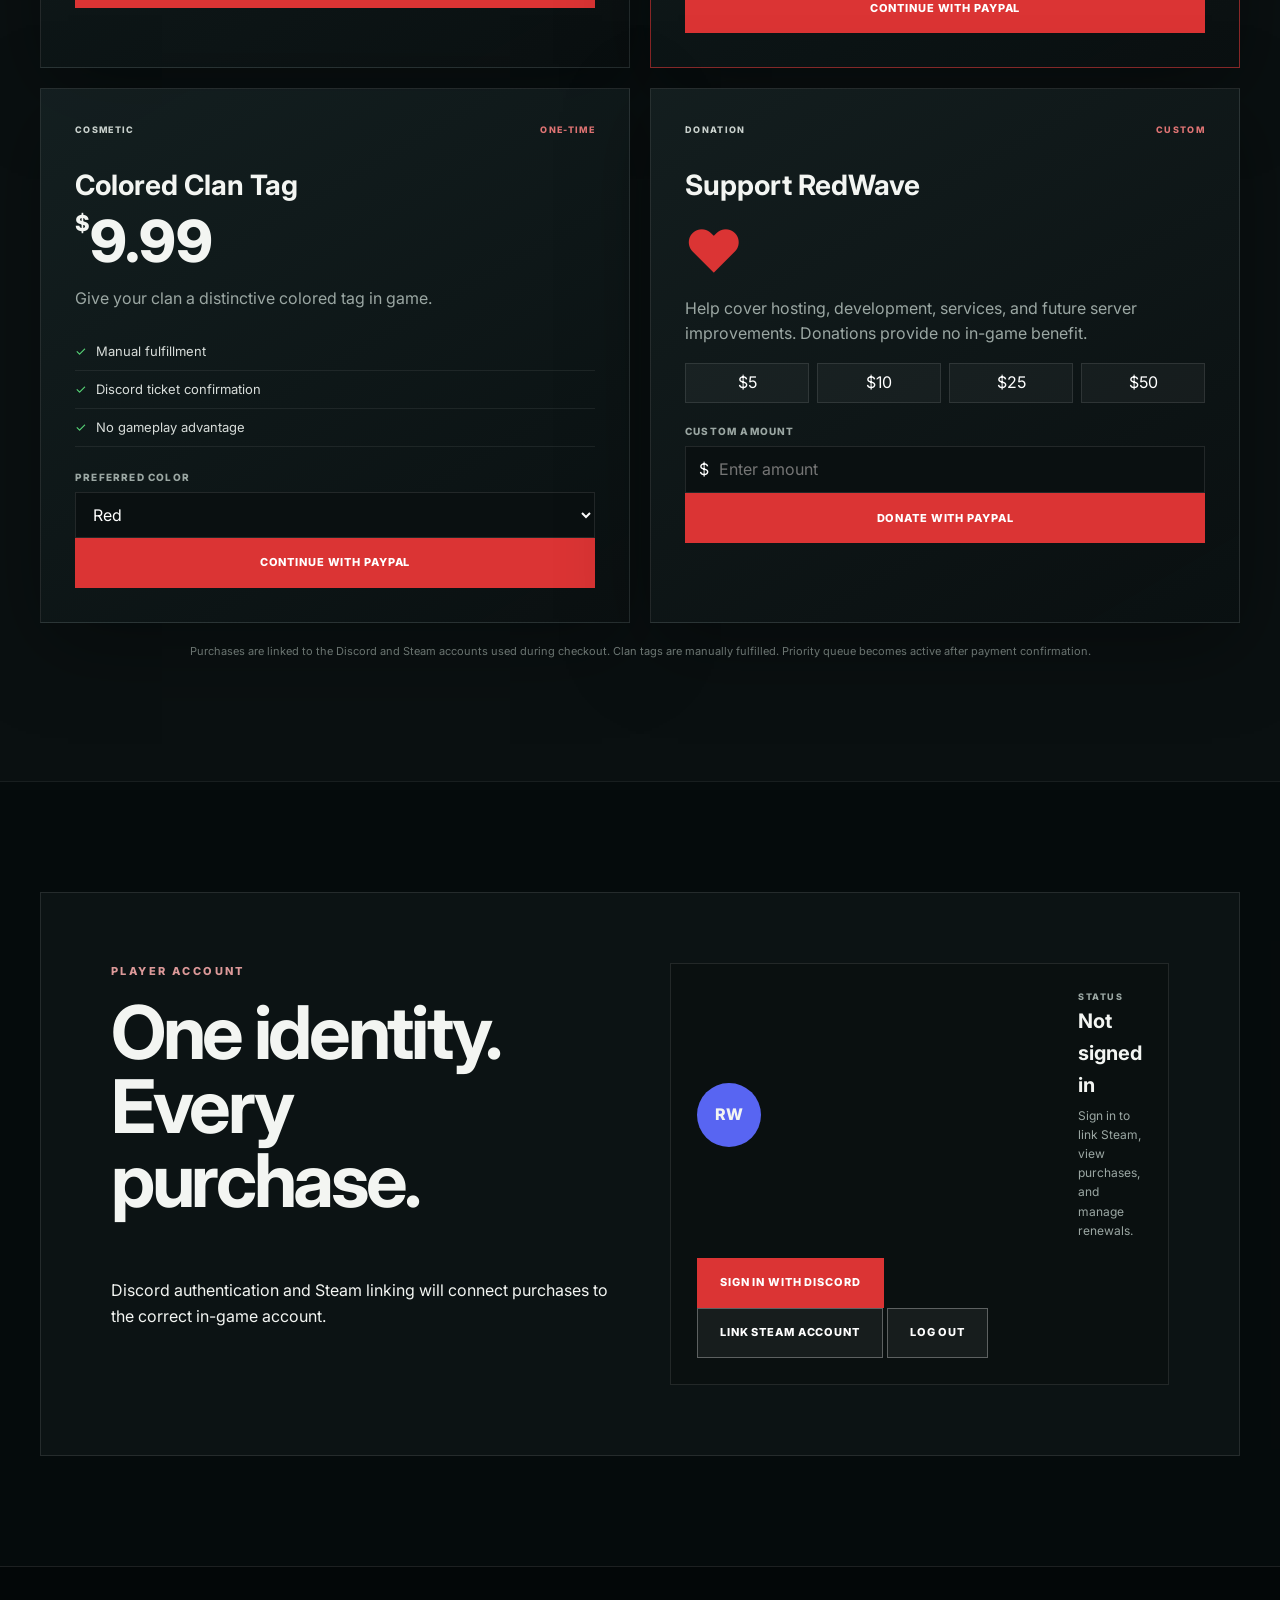
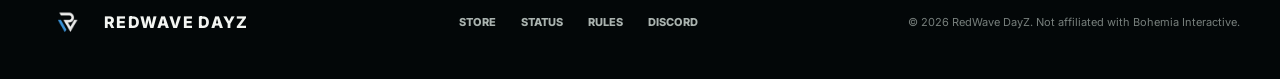
==== commit 27cb615d: "Update store.html" ====
--- a/store.html
+++ b/store.html
@@ -8,7 +8,7 @@
   <link rel="preconnect" href="https://fonts.googleapis.com">
   <link rel="preconnect" href="https://fonts.gstatic.com" crossorigin>
   <link href="https://fonts.googleapis.com/css2?family=Black+Ops+One&family=Inter:wght@400;500;600;700;800&display=swap" rel="stylesheet">
-  <link rel="stylesheet" href="styles.css?v=7">
+  <link rel="stylesheet" href="styles.css?v=8">
 </head>
 <body class="store-page">
   <canvas id="interactiveBackground" aria-hidden="true"></canvas>
@@ -32,14 +32,14 @@
       <div class="store-hero-content">
         <p class="eyebrow">REDWAVE STORE</p>
         <h1>SUPPORT THE<br><span>SERVER</span></h1>
-        <p>Choose priority queue access, order a colored clan tag, or make a custom donation. Checkout will use PayPal once the secure account system is connected.</p>
+        <p>Choose priority queue access, order a colored clan tag, or make a custom donation. PayPal is connected in sandbox mode for safe checkout testing.</p>
       </div>
     </section>
     <section class="section store-section" id="store">
 <div class="section-heading centered">
 <p class="eyebrow">REDWAVE STORE</p>
 <h2>Support the server. Get useful perks.</h2>
-<p>PayPal checkout will be connected after Discord login, Steam linking, and the purchase backend are deployed.</p>
+<p>PayPal is currently operating in sandbox mode. Sandbox payments do not use real money.</p>
 </div>
 <div class="store-notice">
 <div><strong>Account required</strong><span>Sign in with Discord and link your SteamID64 before buying priority queue.</span></div>
@@ -133,6 +133,6 @@
 <button class="primary-button wide" data-close-modal="" type="button">Close</button>
 </div>
 </div>
-  <script src="script.js?v=7"></script>
+  <script src="script.js?v=8"></script>
 </body>
 </html>
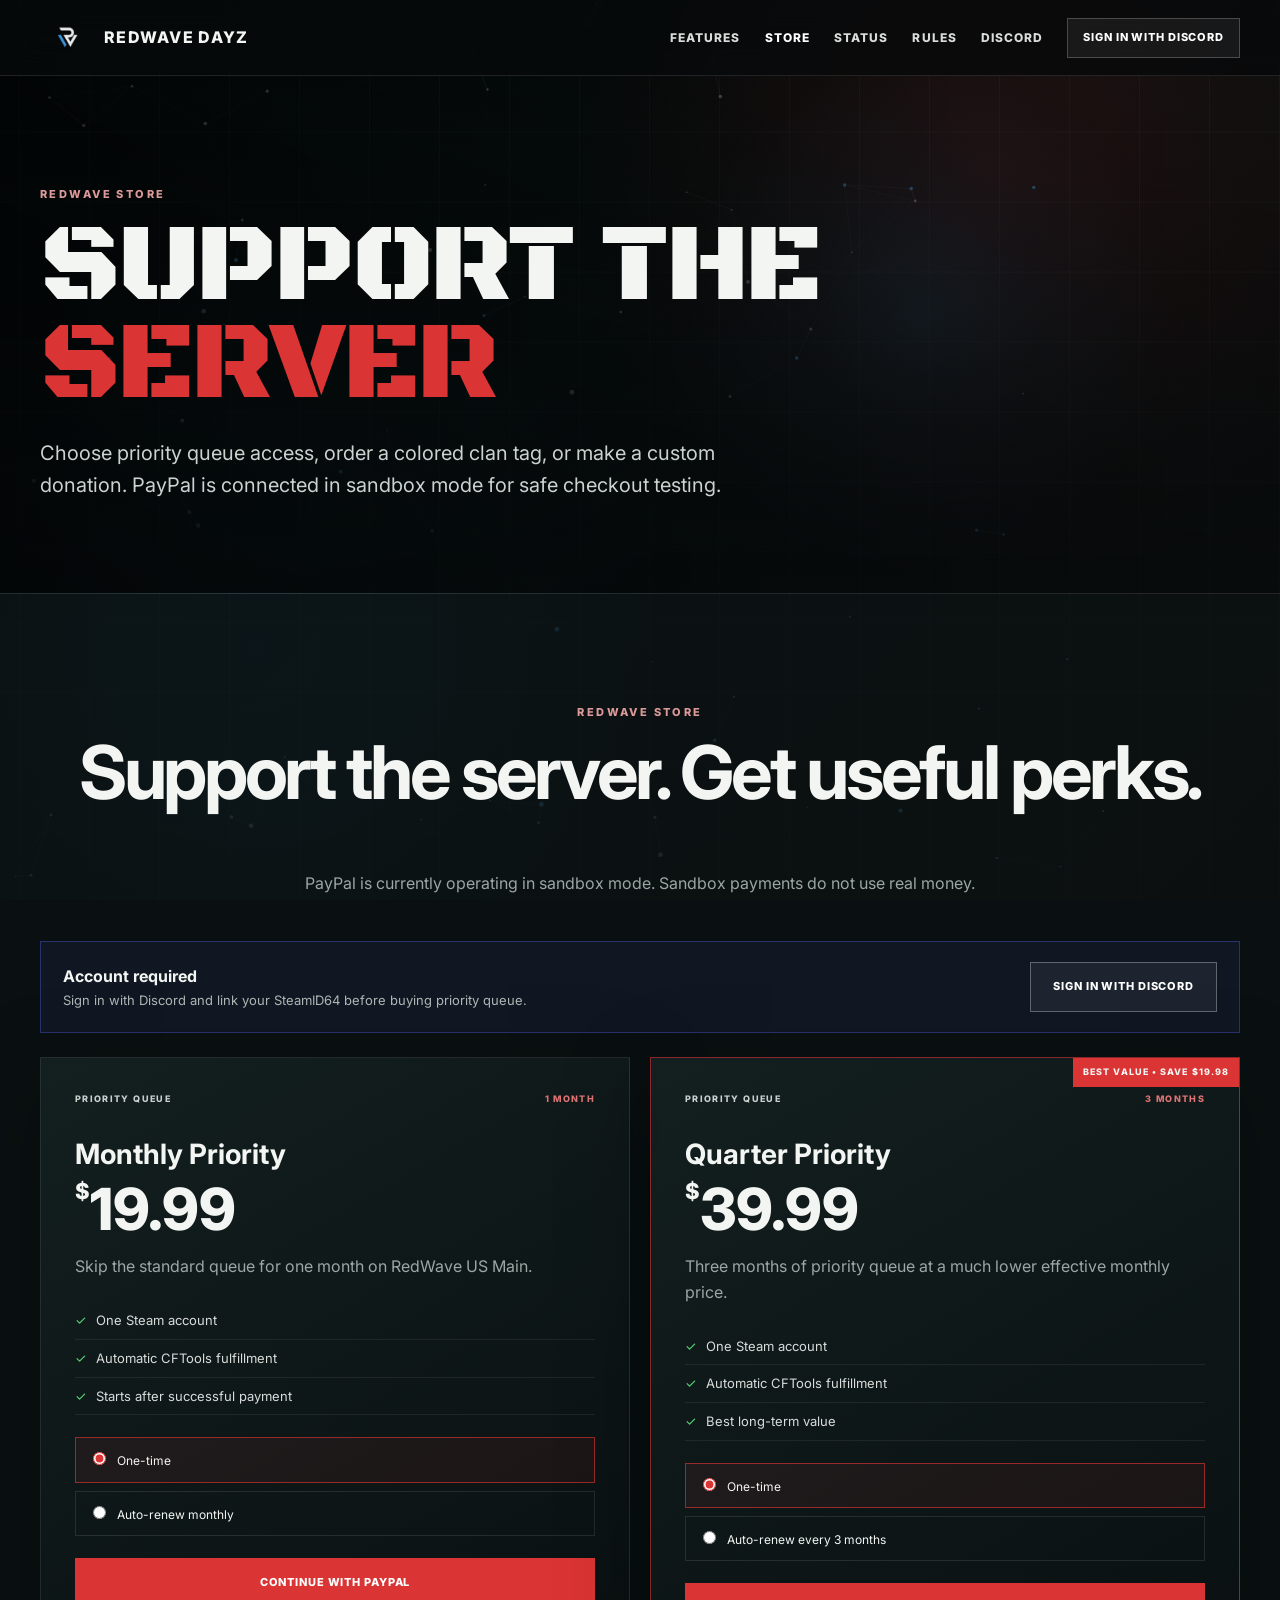
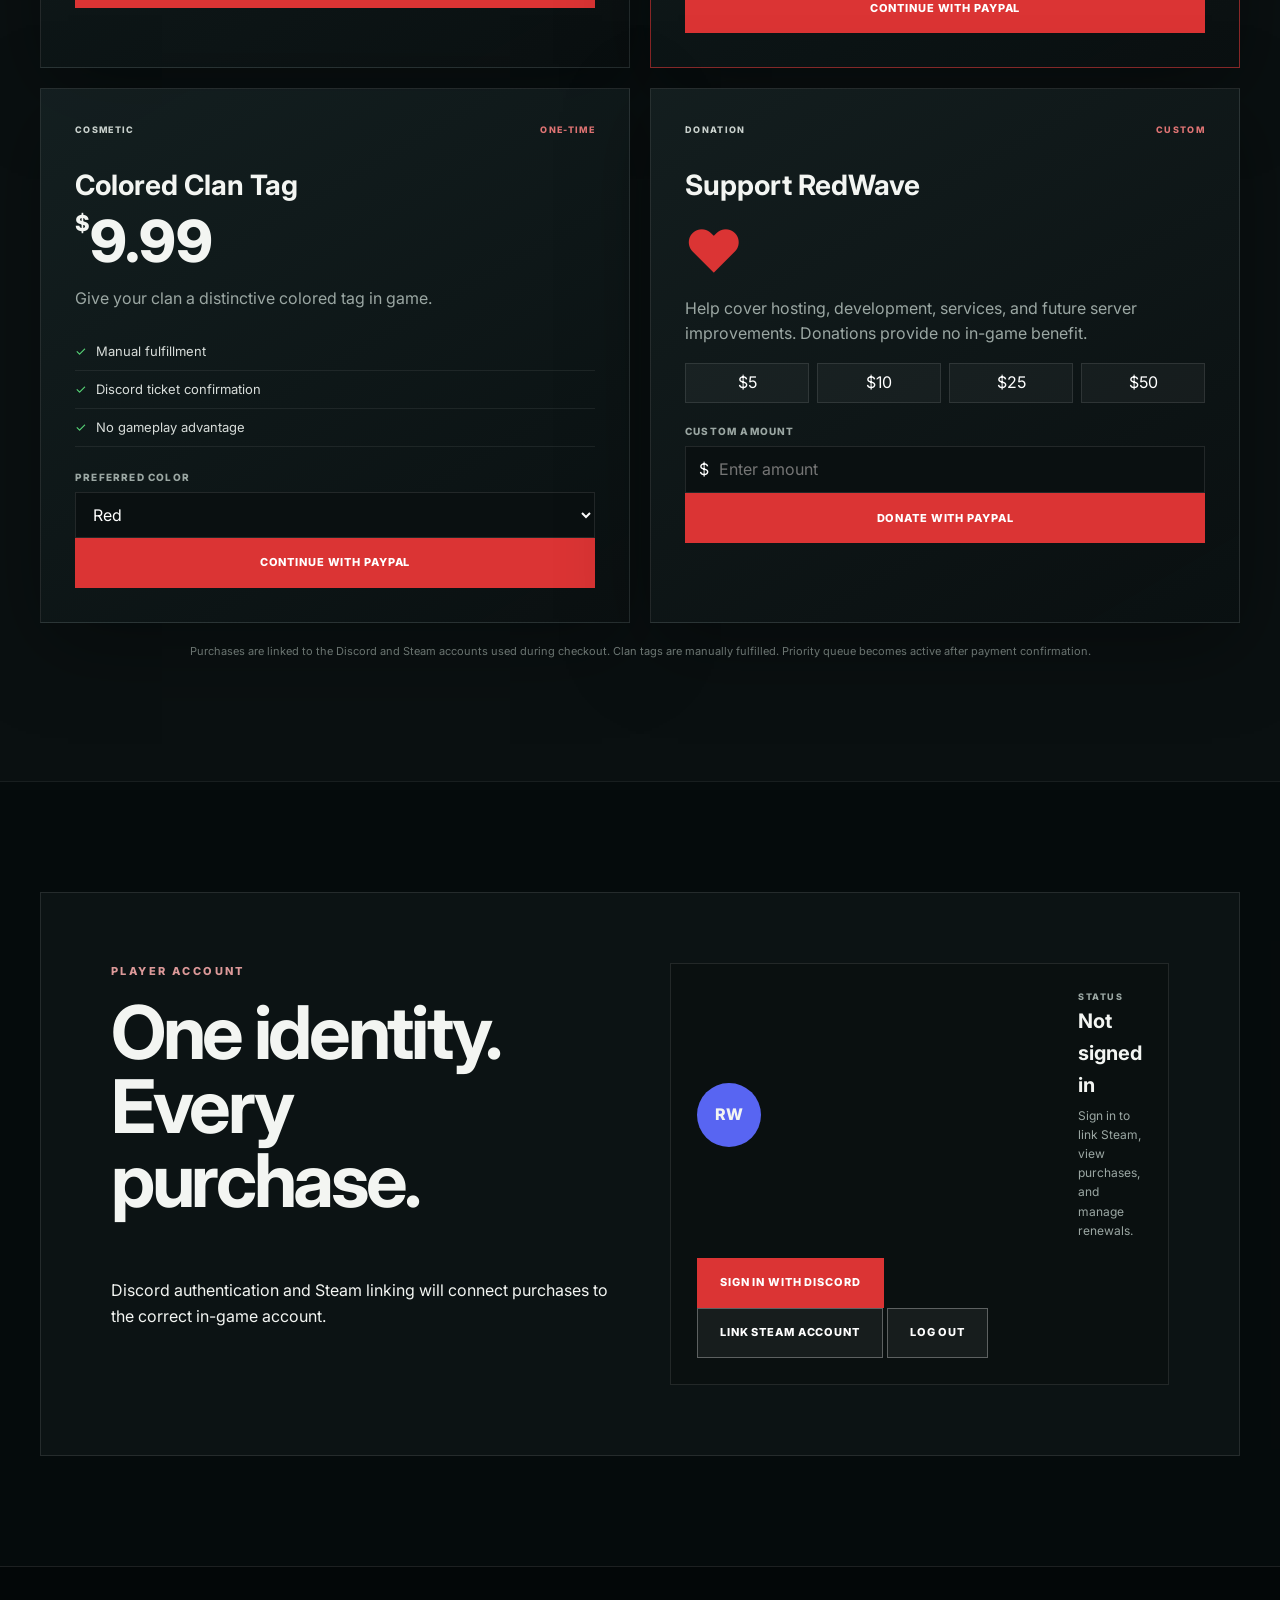
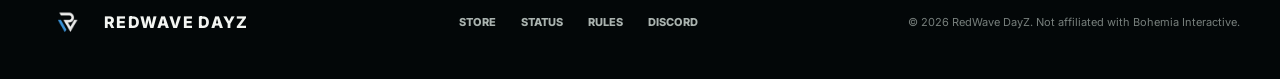
==== commit 40b3012b: "Update store.html" ====
--- a/store.html
+++ b/store.html
@@ -8,7 +8,7 @@
   <link rel="preconnect" href="https://fonts.googleapis.com">
   <link rel="preconnect" href="https://fonts.gstatic.com" crossorigin>
   <link href="https://fonts.googleapis.com/css2?family=Black+Ops+One&family=Inter:wght@400;500;600;700;800&display=swap" rel="stylesheet">
-  <link rel="stylesheet" href="styles.css?v=8">
+  <link rel="stylesheet" href="styles.css?v=9">
 </head>
 <body class="store-page">
   <canvas id="interactiveBackground" aria-hidden="true"></canvas>
@@ -24,6 +24,7 @@
       <a href="index.html#status">Status</a>
       <a href="index.html#rules">Rules</a>
       <a href="https://discord.gg/wgDtSu8fn2" target="_blank" rel="noopener">Discord</a>
+      <a href="admin.html" id="adminNavLink" hidden>Admin</a>
       <button class="nav-login" id="discordLoginButton" type="button">Sign in with Discord</button>
     </nav>
   </header>
@@ -133,6 +134,6 @@
 <button class="primary-button wide" data-close-modal="" type="button">Close</button>
 </div>
 </div>
-  <script src="script.js?v=8"></script>
+  <script src="script.js?v=9"></script>
 </body>
 </html>
